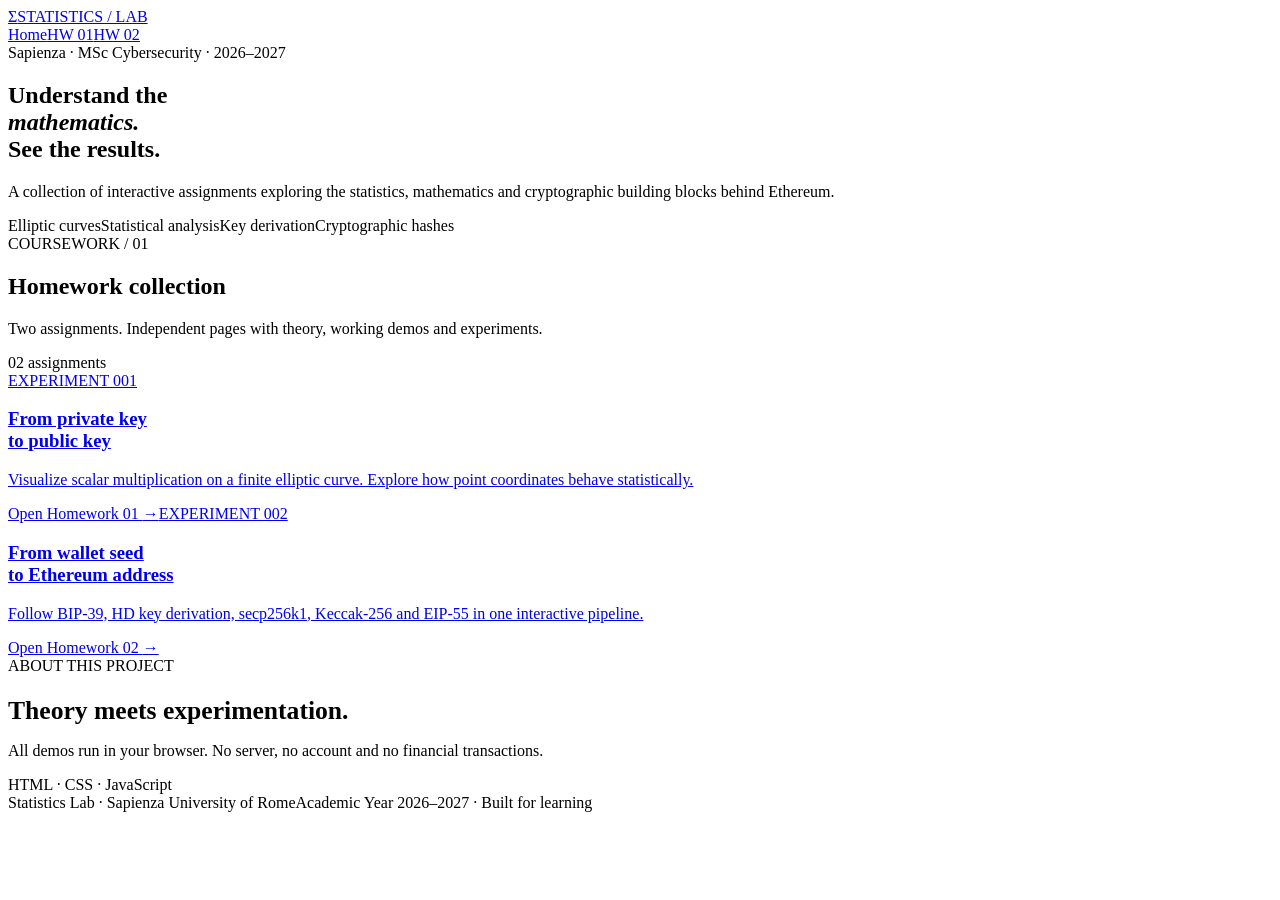
==== index.html @ 2153c00c "Add files via upload" ====
<!doctype html>
<html lang="en"><head><meta charset="utf-8"><meta name="viewport" content="width=device-width,initial-scale=1"><meta name="theme-color" content="#080d17"><meta name="description" content="An interactive statistics and cryptography homework portfolio for Sapienza University of Rome."><title>Statistics Lab — Homework Portfolio</title><link rel="stylesheet" href="assets/styles.css"></head><body>
<nav class="nav"><div class="wrap nav-inner"><a class="brand" href="./"><span class="logo">Σ</span><span class="brand-word">STATISTICS / LAB</span></a><div class="nav-links"><a class="current" href="./">Home</a><a href="homework1/">HW 01</a><a href="homework2/">HW 02</a></div></div></nav>
<main><div class="wrap"><section class="hero"><span class="eyebrow">Sapienza · MSc Cybersecurity · 2026–2027</span><h1 class="display">Understand the<br><em>mathematics.</em><br>See the results.</h1><p class="hero-lead">A collection of interactive assignments exploring the statistics, mathematics and cryptographic building blocks behind Ethereum.</p><div class="hero-tags"><span class="chip">Elliptic curves</span><span class="chip">Statistical analysis</span><span class="chip">Key derivation</span><span class="chip">Cryptographic hashes</span></div></section>
<section class="section" id="assignments"><div class="section-top"><div><span class="section-num">COURSEWORK / 01</span><h2 class="section-title">Homework collection</h2><p class="section-sub">Two assignments. Independent pages with theory, working demos and experiments.</p></div><span class="chip">02 assignments</span></div><div class="cards"><a class="assignment" href="homework1/"><span class="index">EXPERIMENT 001</span><h3>From private key<br>to public key</h3><p>Visualize scalar multiplication on a finite elliptic curve. Explore how point coordinates behave statistically.</p><span class="bottom">Open Homework 01 <span aria-hidden="true">→</span></span></a><a class="assignment" href="homework2/"><span class="index">EXPERIMENT 002</span><h3>From wallet seed<br>to Ethereum address</h3><p>Follow BIP-39, HD key derivation, secp256k1, Keccak-256 and EIP-55 in one interactive pipeline.</p><span class="bottom">Open Homework 02 <span aria-hidden="true">→</span></span></a></div></section>
<section class="section"><div class="info-strip"><div><span class="section-num">ABOUT THIS PROJECT</span><h2 class="section-title" style="font-size:1.6rem;margin-bottom:9px">Theory meets experimentation.</h2><p>All demos run in your browser. No server, no account and no financial transactions.</p></div><span class="chip">HTML · CSS · JavaScript</span></div></section></div></main><footer class="wrap footer"><span>Statistics Lab · Sapienza University of Rome</span><span>Academic Year 2026–2027 · Built for learning</span></footer></body></html>
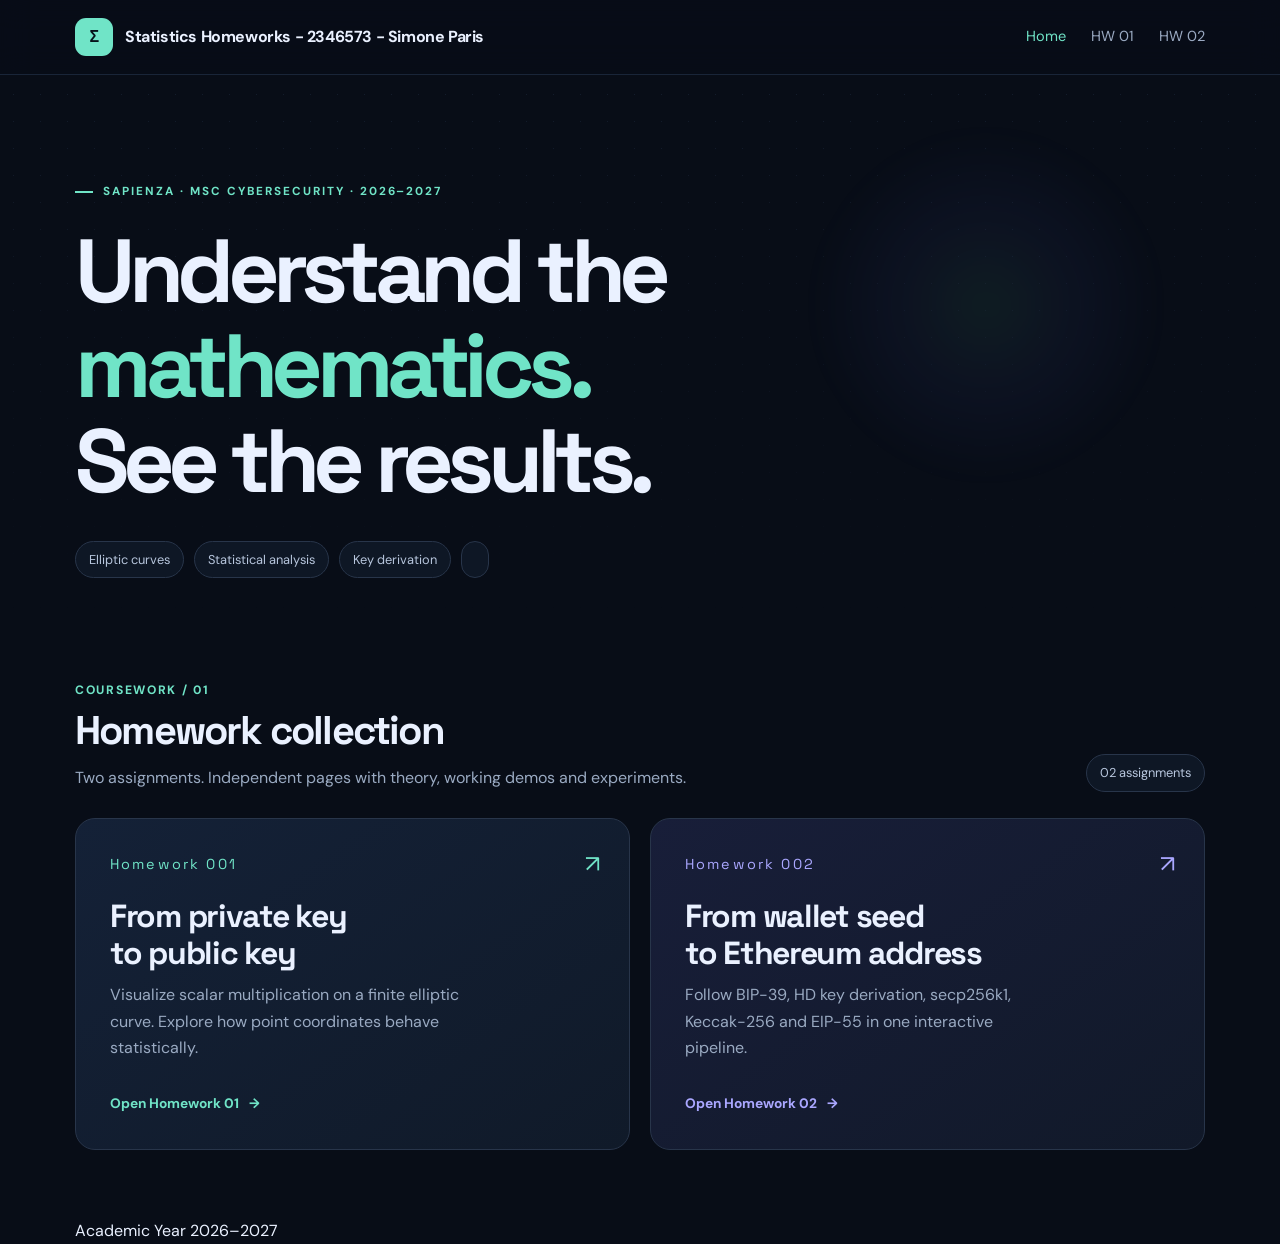
==== commit eb047707: "Update navigation and homework section titles" ====
--- a/index.html
+++ b/index.html
@@ -1,6 +1,6 @@
 <!doctype html>
 <html lang="en"><head><meta charset="utf-8"><meta name="viewport" content="width=device-width,initial-scale=1"><meta name="theme-color" content="#080d17"><meta name="description" content="An interactive statistics and cryptography homework portfolio for Sapienza University of Rome."><title>Statistics Lab — Homework Portfolio</title><link rel="stylesheet" href="assets/styles.css"></head><body>
-<nav class="nav"><div class="wrap nav-inner"><a class="brand" href="./"><span class="logo">Σ</span><span class="brand-word">STATISTICS / LAB</span></a><div class="nav-links"><a class="current" href="./">Home</a><a href="homework1/">HW 01</a><a href="homework2/">HW 02</a></div></div></nav>
-<main><div class="wrap"><section class="hero"><span class="eyebrow">Sapienza · MSc Cybersecurity · 2026–2027</span><h1 class="display">Understand the<br><em>mathematics.</em><br>See the results.</h1><p class="hero-lead">A collection of interactive assignments exploring the statistics, mathematics and cryptographic building blocks behind Ethereum.</p><div class="hero-tags"><span class="chip">Elliptic curves</span><span class="chip">Statistical analysis</span><span class="chip">Key derivation</span><span class="chip">Cryptographic hashes</span></div></section>
-<section class="section" id="assignments"><div class="section-top"><div><span class="section-num">COURSEWORK / 01</span><h2 class="section-title">Homework collection</h2><p class="section-sub">Two assignments. Independent pages with theory, working demos and experiments.</p></div><span class="chip">02 assignments</span></div><div class="cards"><a class="assignment" href="homework1/"><span class="index">EXPERIMENT 001</span><h3>From private key<br>to public key</h3><p>Visualize scalar multiplication on a finite elliptic curve. Explore how point coordinates behave statistically.</p><span class="bottom">Open Homework 01 <span aria-hidden="true">→</span></span></a><a class="assignment" href="homework2/"><span class="index">EXPERIMENT 002</span><h3>From wallet seed<br>to Ethereum address</h3><p>Follow BIP-39, HD key derivation, secp256k1, Keccak-256 and EIP-55 in one interactive pipeline.</p><span class="bottom">Open Homework 02 <span aria-hidden="true">→</span></span></a></div></section>
-<section class="section"><div class="info-strip"><div><span class="section-num">ABOUT THIS PROJECT</span><h2 class="section-title" style="font-size:1.6rem;margin-bottom:9px">Theory meets experimentation.</h2><p>All demos run in your browser. No server, no account and no financial transactions.</p></div><span class="chip">HTML · CSS · JavaScript</span></div></section></div></main><footer class="wrap footer"><span>Statistics Lab · Sapienza University of Rome</span><span>Academic Year 2026–2027 · Built for learning</span></footer></body></html>
+<nav class="nav"><div class="wrap nav-inner"><a class="brand" href="./"><span class="logo">Σ</span><span class="brand-word">Statistics Homeworks - 2346573 - Simone Paris</span></a><div class="nav-links"><a class="current" href="./">Home</a><a href="homework1/">HW 01</a><a href="homework2/">HW 02</a></div></div></nav>
+<main><div class="wrap"><section class="hero"><span class="eyebrow">Sapienza · MSc Cybersecurity · 2026–2027</span><h1 class="display">Understand the<br><em>mathematics.</em><br>See the results.</h1><p class="hero-lead"></p><div class="hero-tags"><span class="chip">Elliptic curves</span><span class="chip">Statistical analysis</span><span class="chip">Key derivation</span><span class="chip"></span></div></section>
+<section class="section" id="assignments"><div class="section-top"><div><span class="section-num">COURSEWORK / 01</span><h2 class="section-title">Homework collection</h2><p class="section-sub">Two assignments. Independent pages with theory, working demos and experiments.</p></div><span class="chip">02 assignments</span></div><div class="cards"><a class="assignment" href="homework1/"><span class="index">Homework 001</span><h3>From private key<br>to public key</h3><p>Visualize scalar multiplication on a finite elliptic curve. Explore how point coordinates behave statistically.</p><span class="bottom">Open Homework 01 <span aria-hidden="true">→</span></span></a><a class="assignment" href="homework2/"><span class="index">Homework 002</span><h3>From wallet seed<br>to Ethereum address</h3><p>Follow BIP-39, HD key derivation, secp256k1, Keccak-256 and EIP-55 in one interactive pipeline.</p><span class="bottom">Open Homework 02 <span aria-hidden="true">→</span></span></a></div></section>
+Academic Year 2026–2027</span></footer></body></html>
--- a/assets/styles.css
+++ b/assets/styles.css
@@ -0,0 +1,3 @@
+@import url('https://fonts.googleapis.com/css2?family=DM+Sans:wght@400;500;600;700&family=Space+Grotesk:wght@400;500;600;700&display=swap');
+:root{--bg:#080d17;--panel:#111a29;--panel2:#152033;--line:#28354a;--ink:#eaf1ff;--muted:#9aaac2;--accent:#70e4c7;--accent2:#8e9aff;--danger:#ffcc8a;--radius:20px}
+*{box-sizing:border-box}html{scroll-behavior:smooth}body{margin:0;background:var(--bg);color:var(--ink);font-family:'DM Sans',system-ui,sans-serif;line-height:1.66}body::before{content:'';position:fixed;inset:0;pointer-events:none;opacity:.33;background-image:radial-gradient(#334563 0.65px,transparent .65px);background-size:27px 27px;mask-image:linear-gradient(to bottom,#000,transparent 70%);z-index:-1}a{color:inherit}button,input,select{font:inherit}button{cursor:pointer}button:disabled{opacity:.45;cursor:not-allowed}a:focus-visible,button:focus-visible,input:focus-visible,select:focus-visible{outline:2px solid var(--accent);outline-offset:3px}main{min-height:calc(100vh - 185px)}.wrap{width:min(1130px,calc(100% - 48px));margin:auto}.nav{border-bottom:1px solid #223149ad;backdrop-filter:blur(16px);background:#080d17e9;position:sticky;top:0;z-index:10}.nav-inner{height:74px;display:flex;justify-content:space-between;align-items:center;gap:18px}.brand{display:flex;align-items:center;gap:12px;text-decoration:none;font-weight:700;letter-spacing:-.025em}.logo{display:grid;place-items:center;width:38px;height:38px;color:#06121a;background:var(--accent);border-radius:11px;font-family:'Space Grotesk',sans-serif;font-weight:700}.nav-links{display:flex;gap:25px;align-items:center}.nav-links a{text-decoration:none;font-size:.91rem;color:var(--muted)}.nav-links a:hover,.nav-links a.current{color:var(--accent)}.eyebrow{display:inline-flex;align-items:center;gap:10px;font-weight:700;font-size:.73rem;letter-spacing:.17em;text-transform:uppercase;color:var(--accent)}.eyebrow::before{content:'';display:inline-block;width:18px;height:2px;background:currentColor}.hero{padding:100px 0 68px;position:relative}.hero::after{content:'';position:absolute;right:3%;top:45px;width:370px;height:370px;border-radius:50%;background:radial-gradient(circle,#70e4c711 5%,#697aeb0d 32%,transparent 68%);filter:blur(10px);pointer-events:none}.display{font-family:'Space Grotesk',system-ui,sans-serif;font-size:clamp(3rem,7vw,6.6rem);letter-spacing:-.072em;line-height:1.06;margin:22px 0;max-width:900px}.display em{font-style:normal;color:var(--accent)}.hero-lead{color:var(--muted);max-width:650px;font-size:1.14rem;line-height:1.8}.hero-tags{display:flex;flex-wrap:wrap;gap:10px;margin-top:32px}.chip{border:1px solid var(--line);border-radius:100px;padding:7px 13px;color:#b7c6dd;font-size:.8rem;background:#17213483}.section{padding:34px 0 68px}.section-top{display:flex;justify-content:space-between;align-items:end;gap:16px;margin-bottom:26px}.section-title{font-family:'Space Grotesk',sans-serif;letter-spacing:-.045em;font-size:clamp(1.8rem,4vw,2.5rem);line-height:1.2;margin:0}.section-sub{color:var(--muted);margin:10px 0 0;max-width:700px}.muted{color:var(--muted)}.small{font-size:.83rem}.mono{font-family:ui-monospace,'Cascadia Code',Consolas,monospace}.cards{display:grid;grid-template-columns:repeat(2,minmax(0,1fr));gap:20px}.assignment{min-height:300px;background:linear-gradient(145deg,#142137,#101a29);border:1px solid var(--line);border-radius:var(--radius);padding:34px;text-decoration:none;display:flex;flex-direction:column;position:relative;overflow:hidden;transition:.23s transform,.23s border-color,.23s box-shadow}.assignment:hover{transform:translateY(-5px);border-color:#70e4c780;box-shadow:0 18px 55px #0004}.assignment::after{content:'↗';position:absolute;top:25px;right:29px;color:var(--accent);font-size:1.5rem}.assignment .index{font-family:'Space Grotesk',sans-serif;font-size:.9rem;letter-spacing:.15em;color:var(--accent)}.assignment h3{font-family:'Space Grotesk',sans-serif;letter-spacing:-.04em;font-size:2rem;line-height:1.15;margin:22px 0 10px}.assignment p{color:var(--muted);max-width:370px;margin:0}.assignment .bottom{display:flex;align-items:center;gap:10px;margin-top:auto;padding-top:30px;font-size:.86rem;color:var(--accent);font-weight:700}.assignment:nth-child(2){background:linear-gradient(145deg,#181e39,#111929)}.assignment:nth-child(2) .index,.assignment:nth-child(2) .bottom{color:#aaa7ff}.assignment:nth-child(2)::after{color:#aaa7ff}.info-strip{border:1px solid var(--line);background:#10192888;border-radius:var(--radius);padding:25px 29px;display:flex;align-items:center;justify-content:space-between;gap:24px}.info-strip p{margin:0;color:var(--muted)}.footer{padding:28px 0 36px;border-top:1px solid var(--line);display:flex;justify-content:space-between;gap:20px;color:#8798af;font-size:.83rem}.page-hero{padding:56px 0 33px}.back{font-size:.89rem;text-decoration:none;color:var(--accent)}.back:hover{text-decoration:underline}.page-hero .display{font-size:clamp(2.65rem,6.5vw,5.1rem);margin:23px 0 17px}.intro{max-width:750px;color:var(--muted);font-size:1.04rem;margin:0}.grid2{display:grid;grid-template-columns:repeat(2,minmax(0,1fr));gap:19px}.grid3{display:grid;grid-template-columns:repeat(3,minmax(0,1fr));gap:18px}.panel{background:linear-gradient(140deg,#121c2d,#0e1725);border:1px solid var(--line);border-radius:var(--radius);padding:26px}.panel h3{font-family:'Space Grotesk',sans-serif;font-size:1.15rem;letter-spacing:-.025em;margin:0 0 12px}.panel h4{margin:14px 0 8px;color:var(--accent)}.panel p:last-child{margin-bottom:0}.panel p{color:#b5c3d8}.panel.highlight{border-color:#347a7180;background:linear-gradient(130deg,#12312f,#101b2c)}.section-num{color:var(--accent);font-size:.76rem;letter-spacing:.14em;font-weight:700;margin-bottom:7px;display:block}.formula{font-family:'Space Grotesk',ui-monospace,monospace;font-size:1.35rem;color:var(--accent);letter-spacing:.025em;margin:12px 0}.stats{display:grid;grid-template-columns:repeat(3,minmax(0,1fr));gap:14px}.stat{border:1px solid var(--line);border-radius:14px;padding:19px;background:#0b1523}.stat .number{font-family:'Space Grotesk',sans-serif;font-size:2rem;letter-spacing:-.05em;color:var(--ink);line-height:1.2;overflow-wrap:anywhere}.stat .label{color:var(--muted);font-size:.78rem;letter-spacing:.03em}.controls{display:flex;align-items:end;gap:12px;flex-wrap:wrap}.field{min-width:150px;flex:1}.field label{display:block;color:#b4c3d8;font-size:.82rem;margin-bottom:8px}.field input,.field select{width:100%;border:1px solid #354760;background:#0b1320;color:var(--ink);border-radius:10px;padding:12px 13px;min-height:46px}.btn{border:1px solid #70e4c7;background:var(--accent);border-radius:10px;padding:11px 18px;min-height:46px;font-weight:700;color:#05181a;transition:filter .2s}.btn:hover:not(:disabled){filter:brightness(1.07)}.btn.secondary{background:#18273a;color:var(--ink);border-color:#38506a}.btn.ghost{background:transparent;color:var(--accent);border-color:#32675f}.btnrow{display:flex;gap:9px;flex-wrap:wrap}.label{color:var(--muted);font-size:.84rem}.diagram{width:100%;max-width:620px;margin:auto;display:block;border-radius:12px;background:#0a1321;border:1px solid #25374e}.diagram text{font-family:ui-monospace,monospace;fill:#8fa5c1;font-size:10px}.grid-card{min-width:0}.legend{display:flex;flex-wrap:wrap;gap:18px;margin:13px 0 0;color:#9eafc5;font-size:.79rem}.dot{display:inline-block;width:9px;height:9px;border-radius:50%;margin-right:6px}.dot.a{background:#70e4c7}.dot.b{background:#a6a4ff}.dot.c{background:#e7f5fb}.trace{margin:0;padding:0;list-style:none;max-height:275px;overflow:auto;display:grid;grid-template-columns:repeat(2,minmax(0,1fr));gap:8px}.trace li{border:1px solid #283a50;border-radius:9px;padding:8px 12px;color:#b9c7db;font-family:ui-monospace,monospace;font-size:.82rem}.trace li.active{background:#183b39;border-color:#70e4c7;color:#a6f9de}.chart{display:flex;align-items:end;gap:4px;height:154px;padding:15px 4px 0;border-bottom:1px solid #43536a}.bar-cell{flex:1;min-width:0;height:100%;display:flex;align-items:end;justify-content:center;position:relative}.bar{width:min(100%,23px);min-height:1px;background:linear-gradient(#8ef4d6,#278d83);border-radius:4px 4px 0 0}.bar-cell:hover::after{content:attr(data-tip);position:absolute;bottom:calc(100% + 5px);font-size:.7rem;white-space:nowrap;background:#23354b;color:#fff;padding:3px 7px;border-radius:5px}.axis{display:flex;justify-content:space-between;color:var(--muted);font-size:.74rem;padding:7px 3px 0}.callout{border-left:3px solid var(--accent);padding:13px 19px;background:#122b2c90;border-radius:0 12px 12px 0;color:#c8dedc}.callout.warn{border-left-color:var(--danger);background:#42302145}.callout p{margin:0}.prose{color:#b8c5d9}.prose p{margin:9px 0}.prose strong{color:var(--ink)}.prose ul{padding-left:23px}.prose li{margin:9px 0}.stepflow{display:grid;grid-template-columns:repeat(3,1fr);gap:11px}.flow-step{padding:18px;background:#141f31;border:1px solid var(--line);border-radius:13px}.flow-step span{display:block;font-size:.68rem;color:var(--accent);font-weight:700;letter-spacing:.12em}.flow-step strong{display:block;margin:7px 0 3px}.flow-step small{display:block;color:var(--muted);font-size:.76rem}.output{background:#081320;border:1px solid #2b4357;padding:14px 15px;border-radius:11px;color:#c3f5e6;overflow-wrap:anywhere;word-break:break-word;font-family:ui-monospace,Consolas,monospace;font-size:.8rem}.result-grid{display:grid;grid-template-columns:1fr;gap:14px}.result-row .label{margin-bottom:6px;display:flex;justify-content:space-between}.table-scroll{overflow-x:auto}.data-table{border-collapse:collapse;width:100%;font-size:.88rem}.data-table td,.data-table th{padding:13px 12px;border-bottom:1px solid #27374b;text-align:left;vertical-align:top}.data-table th{font-weight:600;color:#a5f0dc;white-space:nowrap}.data-table td{color:#b9c9dd}.timeline{border-left:1px solid #365265;padding-left:25px;margin-left:8px}.timeitem{position:relative;margin:0 0 19px}.timeitem::before{content:'';position:absolute;left:-31px;top:10px;width:10px;height:10px;border-radius:50%;background:var(--accent);border:2px solid var(--bg)}.timeitem strong{color:var(--accent)}.timeitem p{margin:4px 0;color:#b7c4d8}.sources{display:flex;flex-wrap:wrap;gap:9px}.sources a{font-size:.8rem;text-decoration:none;border:1px solid #34475d;padding:8px 12px;border-radius:8px;color:#bad8f4}.sources a:hover{border-color:var(--accent);color:var(--accent)}.status{font-size:.85rem;color:var(--muted);min-height:23px;margin-top:12px}.status.ok{color:var(--accent)}.status.err{color:#ffbdaf}details{border:1px solid var(--line);border-radius:12px;padding:13px 17px;background:#0c1725}details summary{cursor:pointer;color:#d9e8fa;font-weight:700}details p{color:#b9c7dc}.cols-compact{display:grid;grid-template-columns:1.25fr .75fr;gap:18px}.bulletbox{border:1px solid var(--line);border-radius:13px;padding:19px;background:#142033}.bulletbox strong{color:var(--accent)}.mini{font-size:.81rem;color:#9daec7}.jump{display:flex;gap:9px;flex-wrap:wrap;margin:30px 0}.jump a{text-decoration:none;border:1px solid #324158;color:#b6c7dc;border-radius:9px;padding:7px 12px;font-size:.83rem}.jump a:hover{border-color:var(--accent);color:var(--accent)}@media(max-width:800px){.grid2,.grid3,.cols-compact{grid-template-columns:1fr}.stepflow{grid-template-columns:repeat(2,minmax(0,1fr))}.hero{padding:70px 0 42px}.section{padding:28px 0 50px}}@media(max-width:620px){.wrap{width:min(100% - 32px,1130px)}.nav-inner{height:65px}.brand .brand-word{font-size:.88rem}.nav-links{gap:13px}.nav-links a{font-size:.79rem}.cards{grid-template-columns:1fr}.assignment{min-height:255px;padding:26px}.footer,.info-strip{flex-direction:column;align-items:flex-start}.stats{grid-template-columns:1fr 1fr}.panel{padding:20px}.trace{grid-template-columns:1fr}.stepflow{grid-template-columns:1fr}.hero-lead{font-size:1rem}.section-top{align-items:flex-start;flex-direction:column}}
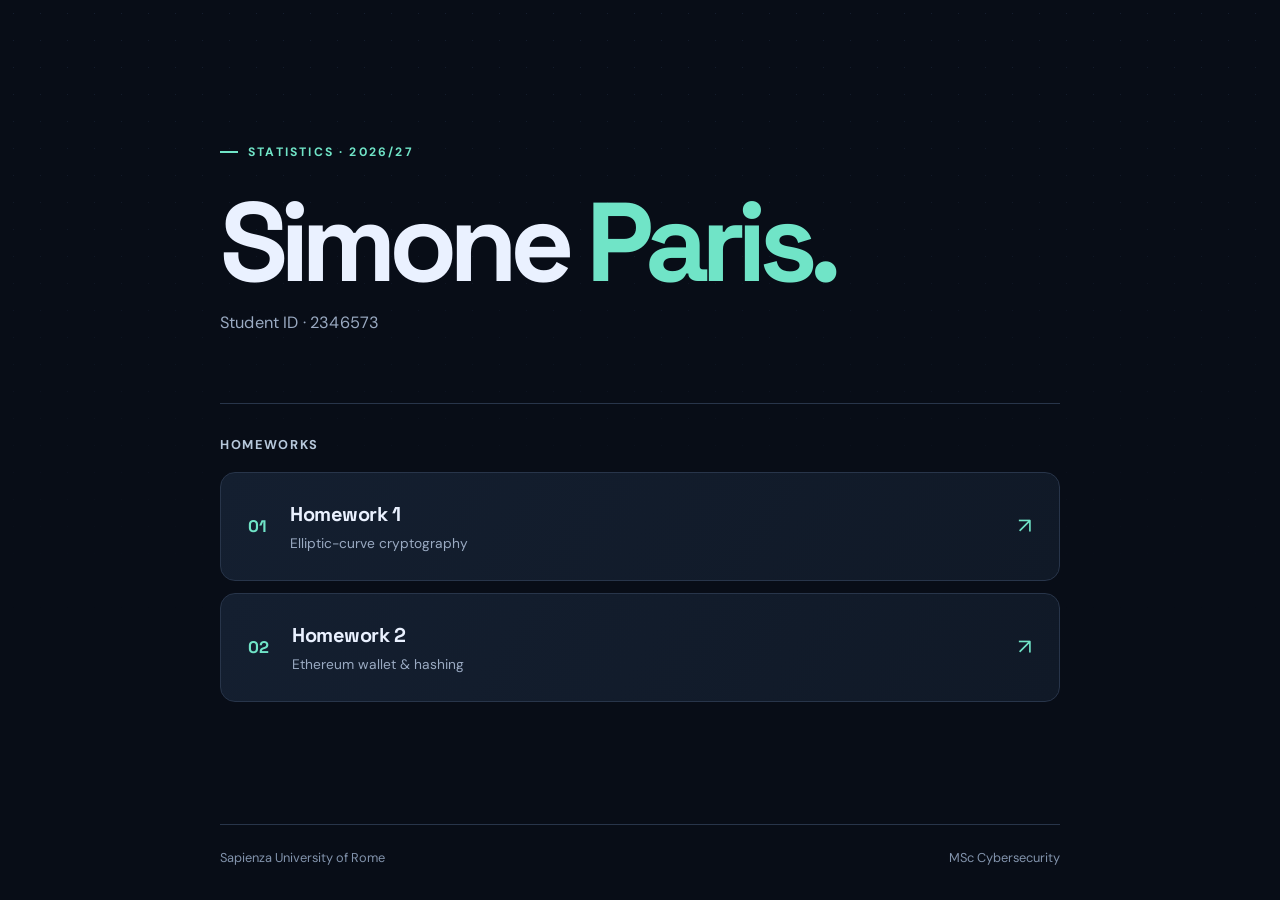
==== commit fad5d59e: "Add files via upload" ====
--- a/index.html
+++ b/index.html
@@ -1,6 +1,101 @@
 <!doctype html>
-<html lang="en"><head><meta charset="utf-8"><meta name="viewport" content="width=device-width,initial-scale=1"><meta name="theme-color" content="#080d17"><meta name="description" content="An interactive statistics and cryptography homework portfolio for Sapienza University of Rome."><title>Statistics Lab — Homework Portfolio</title><link rel="stylesheet" href="assets/styles.css"></head><body>
-<nav class="nav"><div class="wrap nav-inner"><a class="brand" href="./"><span class="logo">Σ</span><span class="brand-word">Statistics Homeworks - 2346573 - Simone Paris</span></a><div class="nav-links"><a class="current" href="./">Home</a><a href="homework1/">HW 01</a><a href="homework2/">HW 02</a></div></div></nav>
-<main><div class="wrap"><section class="hero"><span class="eyebrow">Sapienza · MSc Cybersecurity · 2026–2027</span><h1 class="display">Understand the<br><em>mathematics.</em><br>See the results.</h1><p class="hero-lead"></p><div class="hero-tags"><span class="chip">Elliptic curves</span><span class="chip">Statistical analysis</span><span class="chip">Key derivation</span><span class="chip"></span></div></section>
-<section class="section" id="assignments"><div class="section-top"><div><span class="section-num">COURSEWORK / 01</span><h2 class="section-title">Homework collection</h2><p class="section-sub">Two assignments. Independent pages with theory, working demos and experiments.</p></div><span class="chip">02 assignments</span></div><div class="cards"><a class="assignment" href="homework1/"><span class="index">Homework 001</span><h3>From private key<br>to public key</h3><p>Visualize scalar multiplication on a finite elliptic curve. Explore how point coordinates behave statistically.</p><span class="bottom">Open Homework 01 <span aria-hidden="true">→</span></span></a><a class="assignment" href="homework2/"><span class="index">Homework 002</span><h3>From wallet seed<br>to Ethereum address</h3><p>Follow BIP-39, HD key derivation, secp256k1, Keccak-256 and EIP-55 in one interactive pipeline.</p><span class="bottom">Open Homework 02 <span aria-hidden="true">→</span></span></a></div></section>
-Academic Year 2026–2027</span></footer></body></html>
+<html lang="en">
+<head>
+  <meta charset="utf-8">
+  <meta name="viewport" content="width=device-width, initial-scale=1">
+  <meta name="theme-color" content="#080d17">
+  <meta name="description" content="Statistics homework — Simone Paris, student ID 2346573.">
+  <title>Simone Paris | Statistics</title>
+  <link rel="stylesheet" href="assets/styles.css">
+  <style>
+    .home-shell {
+      width: min(840px, calc(100% - 48px));
+      min-height: 100svh;
+      margin: 0 auto;
+      display: flex;
+      flex-direction: column;
+    }
+    .home-main { flex: 1; padding: clamp(85px, 15vh, 160px) 0 90px; }
+    .home-kicker {
+      display: inline-flex;
+      align-items: center;
+      gap: 10px;
+      color: var(--accent);
+      font-size: .76rem;
+      font-weight: 700;
+      letter-spacing: .18em;
+      text-transform: uppercase;
+    }
+    .home-kicker::before { content: ''; width: 18px; height: 2px; background: currentColor; }
+    .home-title {
+      margin: 22px 0 7px;
+      color: var(--ink);
+      font-family: 'Space Grotesk', system-ui, sans-serif;
+      font-size: clamp(3.9rem, 11vw, 7rem);
+      font-weight: 700;
+      line-height: 1.05;
+      letter-spacing: -.075em;
+    }
+    .home-title .surname { color: var(--accent); }
+    .home-id { margin: 0; color: var(--muted); font-size: 1.02rem; letter-spacing: .01em; }
+    .home-divider { height: 1px; margin: 67px 0 30px; background: var(--line); }
+    .home-section-head { margin: 0 0 17px; color: #b6c7da; font-size: .8rem; font-weight: 700; letter-spacing: .13em; text-transform: uppercase; }
+    .home-links { display: grid; gap: 12px; }
+    .home-item {
+      display: flex;
+      align-items: center;
+      gap: 23px;
+      padding: 25px 27px;
+      border: 1px solid var(--line);
+      border-radius: 15px;
+      background: linear-gradient(120deg, #141f30, #101927);
+      color: var(--ink);
+      text-decoration: none;
+      transition: border-color .2s ease, transform .2s ease, background .2s ease;
+    }
+    .home-item:hover { border-color: #70e4c7a8; transform: translateY(-2px); background: #18273a; }
+    .home-index { color: var(--accent); font-family: 'Space Grotesk', sans-serif; font-size: 1.05rem; font-weight: 700; }
+    .home-label { flex: 1; min-width: 0; }
+    .home-label strong { display: block; font-family: 'Space Grotesk', sans-serif; font-size: 1.25rem; letter-spacing: -.025em; }
+    .home-label small { display: block; margin-top: 1px; color: var(--muted); font-size: .86rem; }
+    .home-arrow { color: var(--accent); font-size: 1.35rem; }
+    .home-footer { display: flex; justify-content: space-between; gap: 12px; padding: 22px 0 32px; border-top: 1px solid var(--line); color: #8293ac; font-size: .8rem; }
+    @media(max-width: 600px) {
+      .home-shell { width: min(100% - 36px, 840px); }
+      .home-main { padding: 94px 0 64px; }
+      .home-title { font-size: clamp(3.7rem, 13vw, 5rem); }
+      .home-divider { margin-top: 53px; }
+      .home-item { gap: 17px; padding: 21px 18px; }
+      .home-footer { flex-direction: column; }
+    }
+  </style>
+</head>
+<body>
+  <div class="home-shell">
+    <main class="home-main">
+      <span class="home-kicker">Statistics · 2026/27</span>
+      <h1 class="home-title">Simone <span class="surname">Paris.</span></h1>
+      <p class="home-id">Student ID · 2346573</p>
+
+      <div class="home-divider"></div>
+      <h2 class="home-section-head">Homeworks</h2>
+      <div class="home-links">
+        <a class="home-item" href="homework1/">
+          <span class="home-index">01</span>
+          <span class="home-label"><strong>Homework 1</strong><small>Elliptic-curve cryptography</small></span>
+          <span class="home-arrow" aria-hidden="true">↗</span>
+        </a>
+        <a class="home-item" href="homework2/">
+          <span class="home-index">02</span>
+          <span class="home-label"><strong>Homework 2</strong><small>Ethereum wallet &amp; hashing</small></span>
+          <span class="home-arrow" aria-hidden="true">↗</span>
+        </a>
+      </div>
+    </main>
+    <footer class="home-footer">
+      <span>Sapienza University of Rome</span>
+      <span>MSc Cybersecurity</span>
+    </footer>
+  </div>
+</body>
+</html>
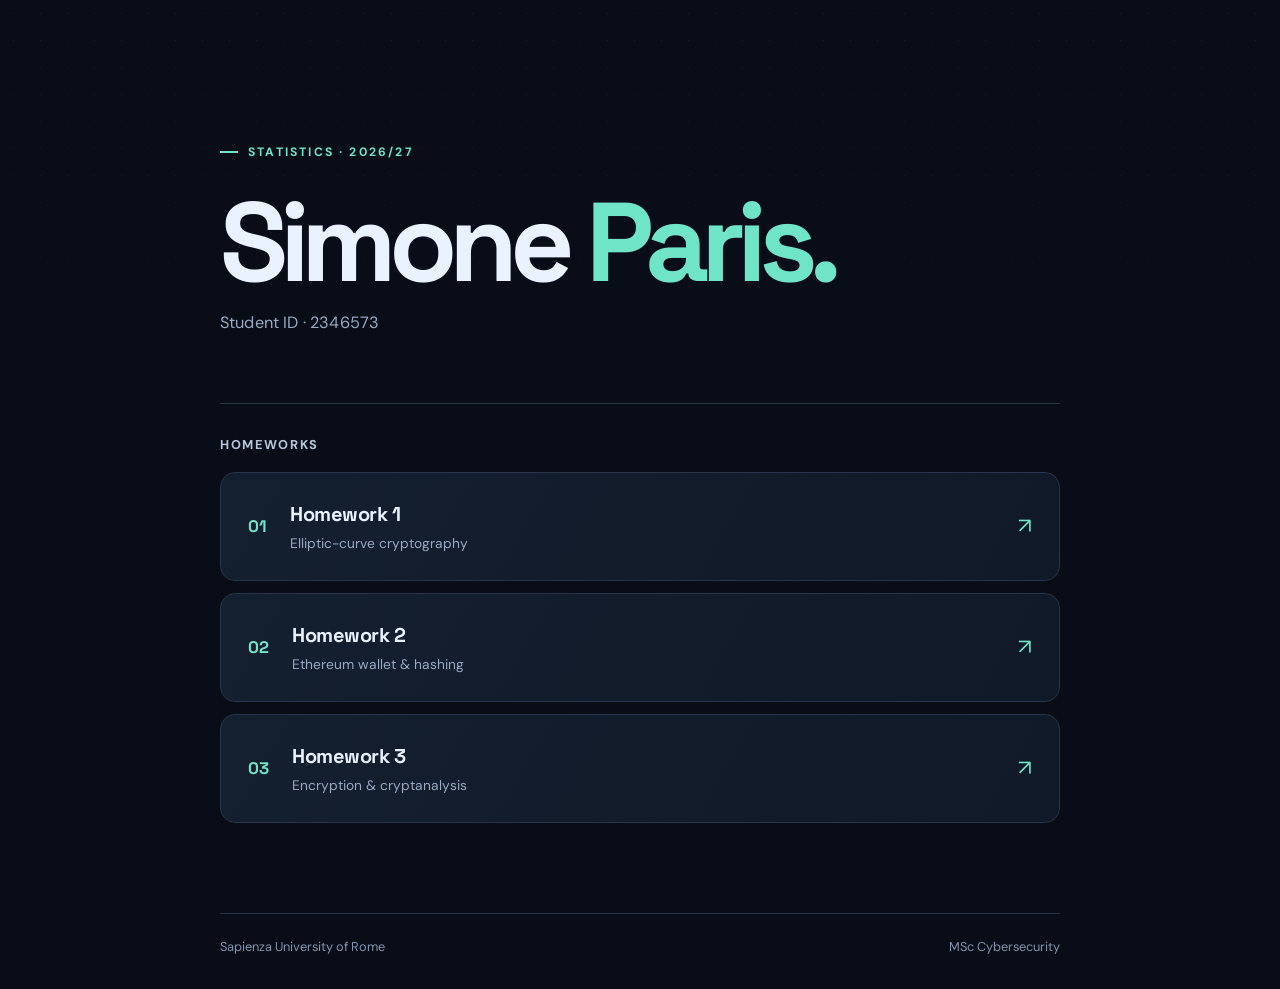
==== commit f1584a55: "Add files via upload" ====
--- a/index.html
+++ b/index.html
@@ -90,6 +90,11 @@
           <span class="home-label"><strong>Homework 2</strong><small>Ethereum wallet &amp; hashing</small></span>
           <span class="home-arrow" aria-hidden="true">↗</span>
         </a>
+        <a class="home-item" href="homework3/">
+          <span class="home-index">03</span>
+          <span class="home-label"><strong>Homework 3</strong><small>Encryption &amp; cryptanalysis</small></span>
+          <span class="home-arrow" aria-hidden="true">↗</span>
+        </a>
       </div>
     </main>
     <footer class="home-footer">
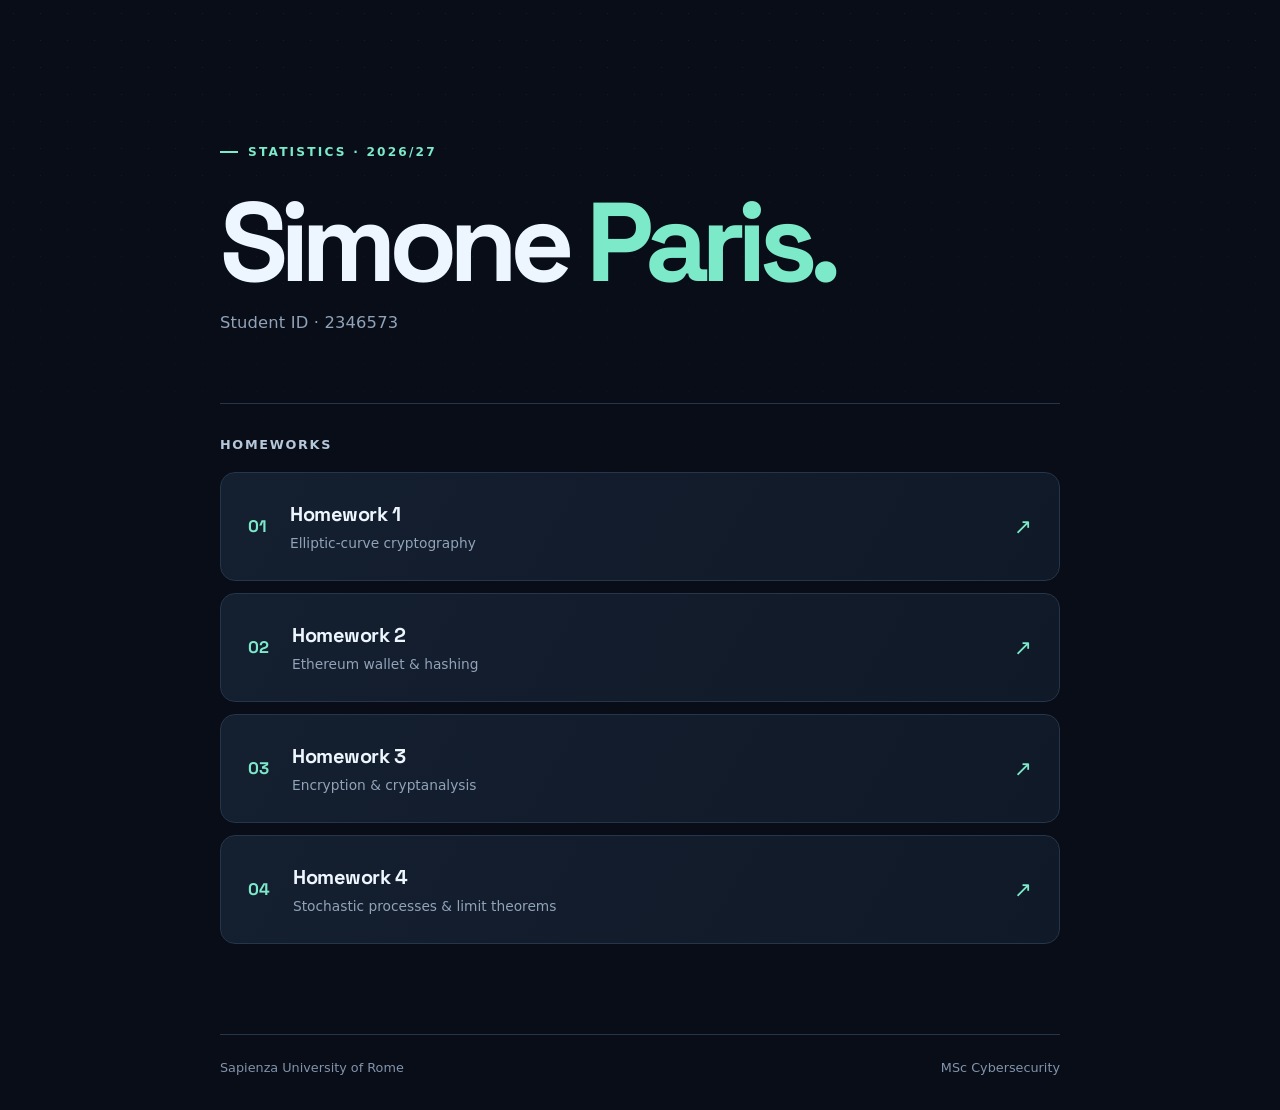
==== commit f8781f9c: "Update index.html Added new styles and homework links to the index.html file." ====
--- a/index.html
+++ b/index.html
@@ -8,6 +8,9 @@
   <title>Simone Paris | Statistics</title>
   <link rel="stylesheet" href="assets/styles.css">
   <style>
+    :root { --accent: #7ce9c9; --ink: #edf6ff; --muted: #91a3b9; --line: #26364a; }
+    * { box-sizing: border-box; }
+    body { margin: 0; background: #080d17; color: var(--ink); font-family: system-ui, -apple-system, "Segoe UI", sans-serif; }
     .home-shell {
       width: min(840px, calc(100% - 48px));
       min-height: 100svh;
@@ -95,6 +98,11 @@
           <span class="home-label"><strong>Homework 3</strong><small>Encryption &amp; cryptanalysis</small></span>
           <span class="home-arrow" aria-hidden="true">↗</span>
         </a>
+        <a class="home-item" href="homework4/">
+          <span class="home-index">04</span>
+          <span class="home-label"><strong>Homework 4</strong><small>Stochastic processes &amp; limit theorems</small></span>
+          <span class="home-arrow" aria-hidden="true">↗</span>
+        </a>
       </div>
     </main>
     <footer class="home-footer">
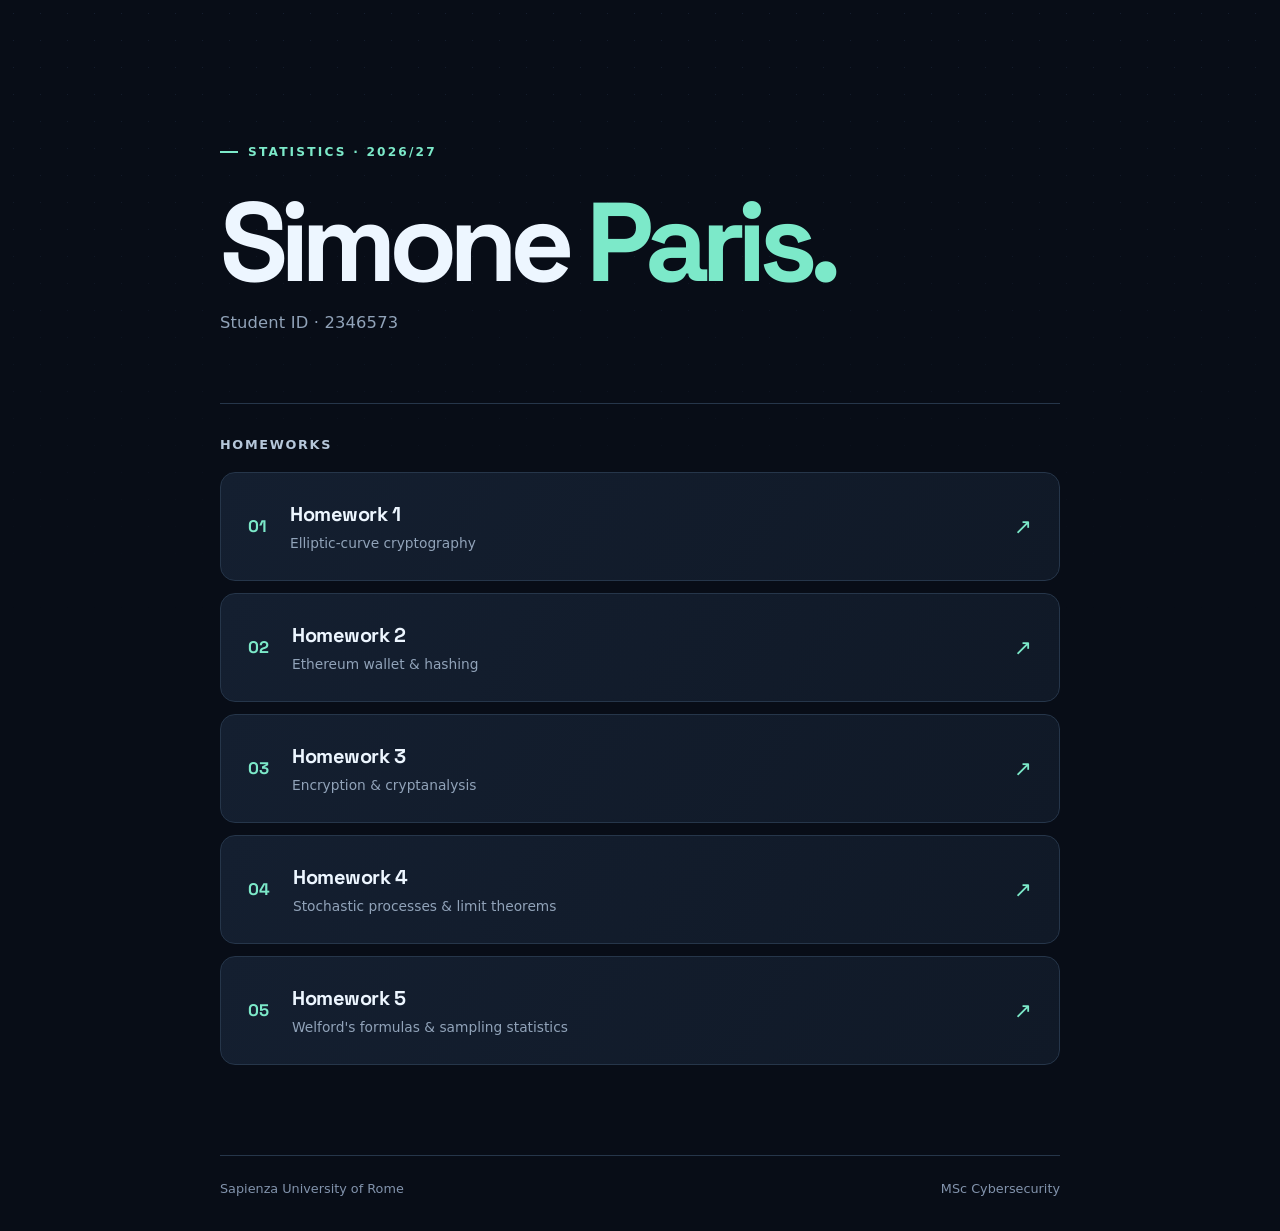
==== commit 88c13127: "Add link for Homework 5 with details" ====
--- a/index.html
+++ b/index.html
@@ -103,6 +103,11 @@
           <span class="home-label"><strong>Homework 4</strong><small>Stochastic processes &amp; limit theorems</small></span>
           <span class="home-arrow" aria-hidden="true">↗</span>
         </a>
+        <a class="home-item" href="homework5/">
+          <span class="home-index">05</span>
+          <span class="home-label"><strong>Homework 5</strong><small>Welford's formulas &amp; sampling statistics</small></span>
+          <span class="home-arrow" aria-hidden="true">↗</span>
+        </a>
       </div>
     </main>
     <footer class="home-footer">
@@ -112,3 +117,4 @@
   </div>
 </body>
 </html>
+
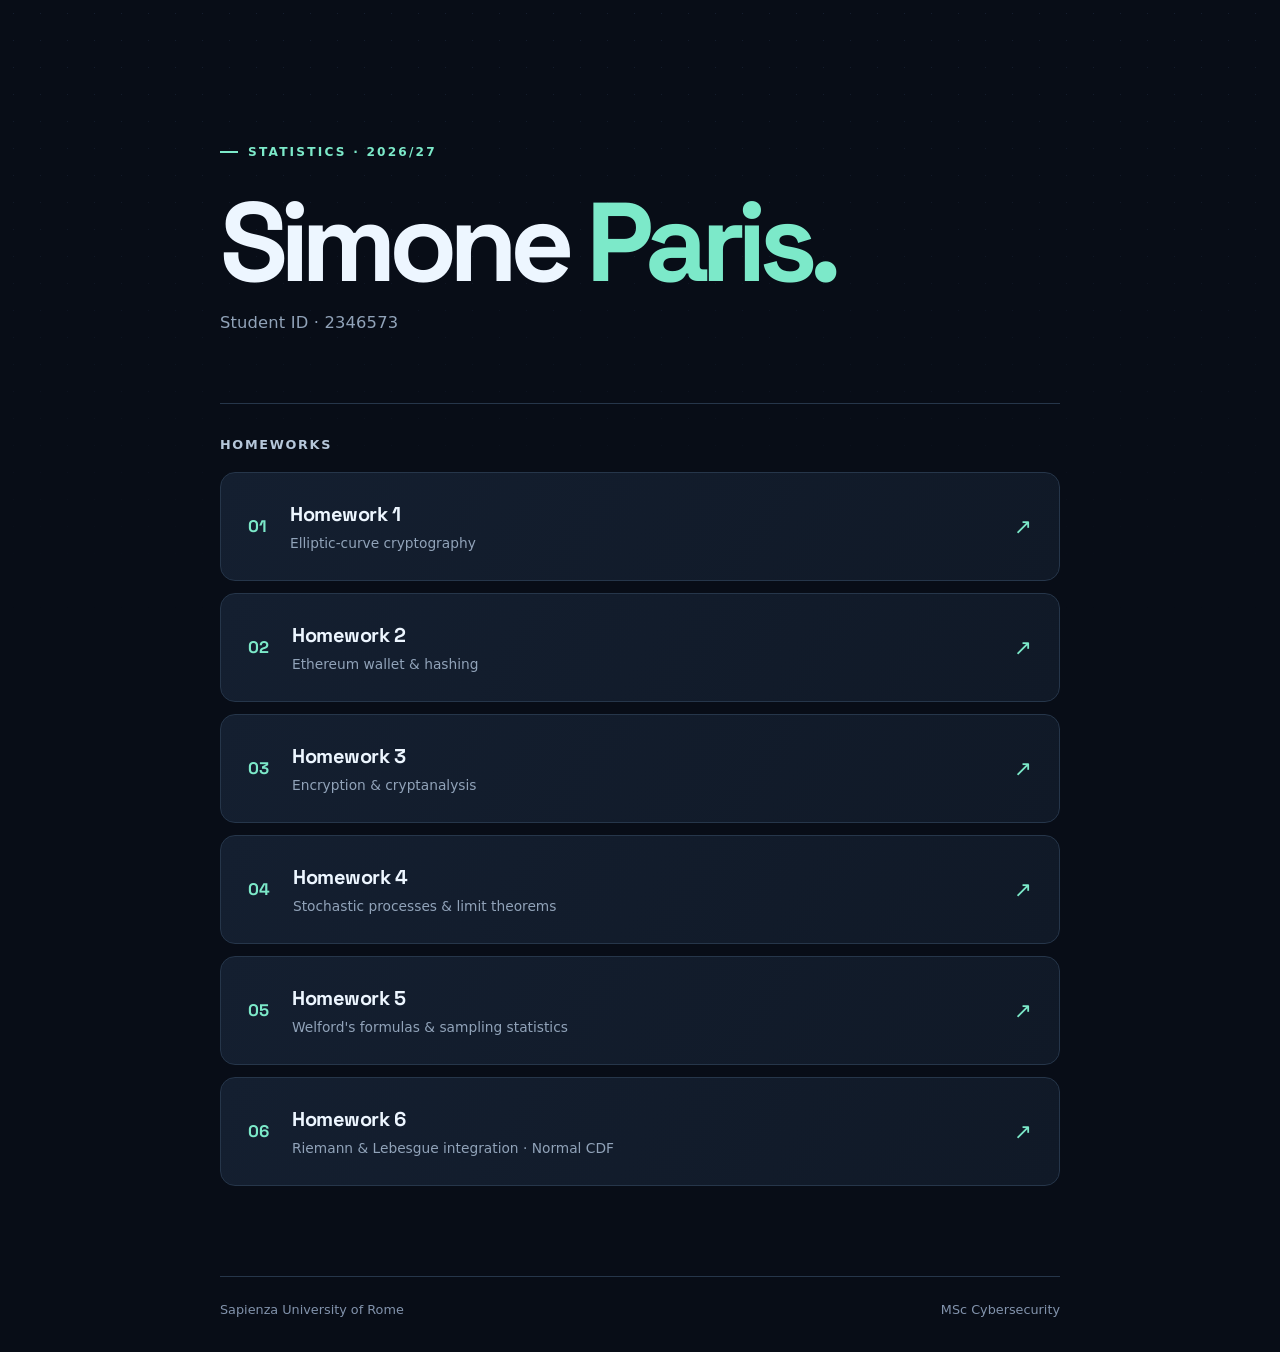
==== commit bf2984ae: "Add link for Homework 6 section in index.html" ====
--- a/index.html
+++ b/index.html
@@ -108,6 +108,11 @@
           <span class="home-label"><strong>Homework 5</strong><small>Welford's formulas &amp; sampling statistics</small></span>
           <span class="home-arrow" aria-hidden="true">↗</span>
         </a>
+        <a class="home-item" href="homework6/">
+          <span class="home-index">06</span>
+          <span class="home-label"><strong>Homework 6</strong><small>Riemann &amp; Lebesgue integration · Normal CDF</small></span>
+          <span class="home-arrow" aria-hidden="true">↗</span>
+        </a>
       </div>
     </main>
     <footer class="home-footer">
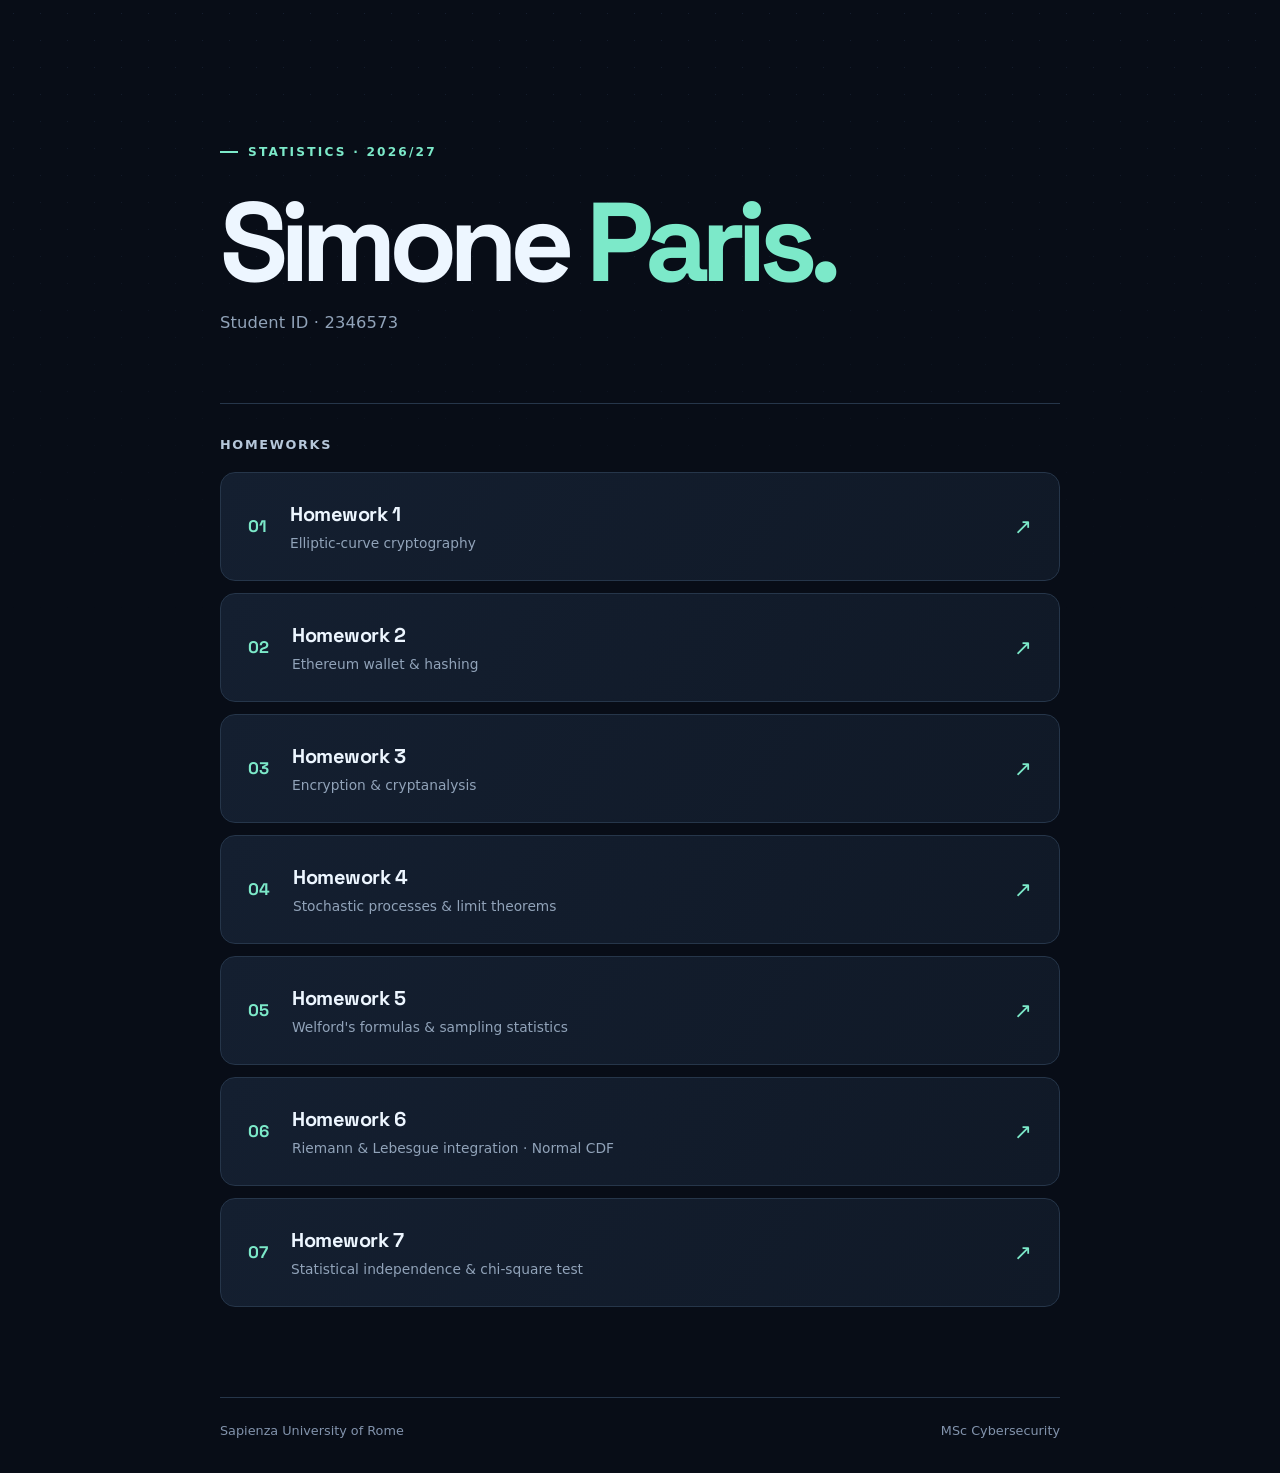
==== commit 56acc669: "Add link for Homework 7 in index.html" ====
--- a/index.html
+++ b/index.html
@@ -113,6 +113,11 @@
           <span class="home-label"><strong>Homework 6</strong><small>Riemann &amp; Lebesgue integration · Normal CDF</small></span>
           <span class="home-arrow" aria-hidden="true">↗</span>
         </a>
+        <a class="home-item" href="homework7/">
+          <span class="home-index">07</span>
+          <span class="home-label"><strong>Homework 7</strong><small>Statistical independence &amp; chi-square test</small></span>
+          <span class="home-arrow" aria-hidden="true">↗</span>
+        </a>
       </div>
     </main>
     <footer class="home-footer">
@@ -122,4 +127,3 @@
   </div>
 </body>
 </html>
-
